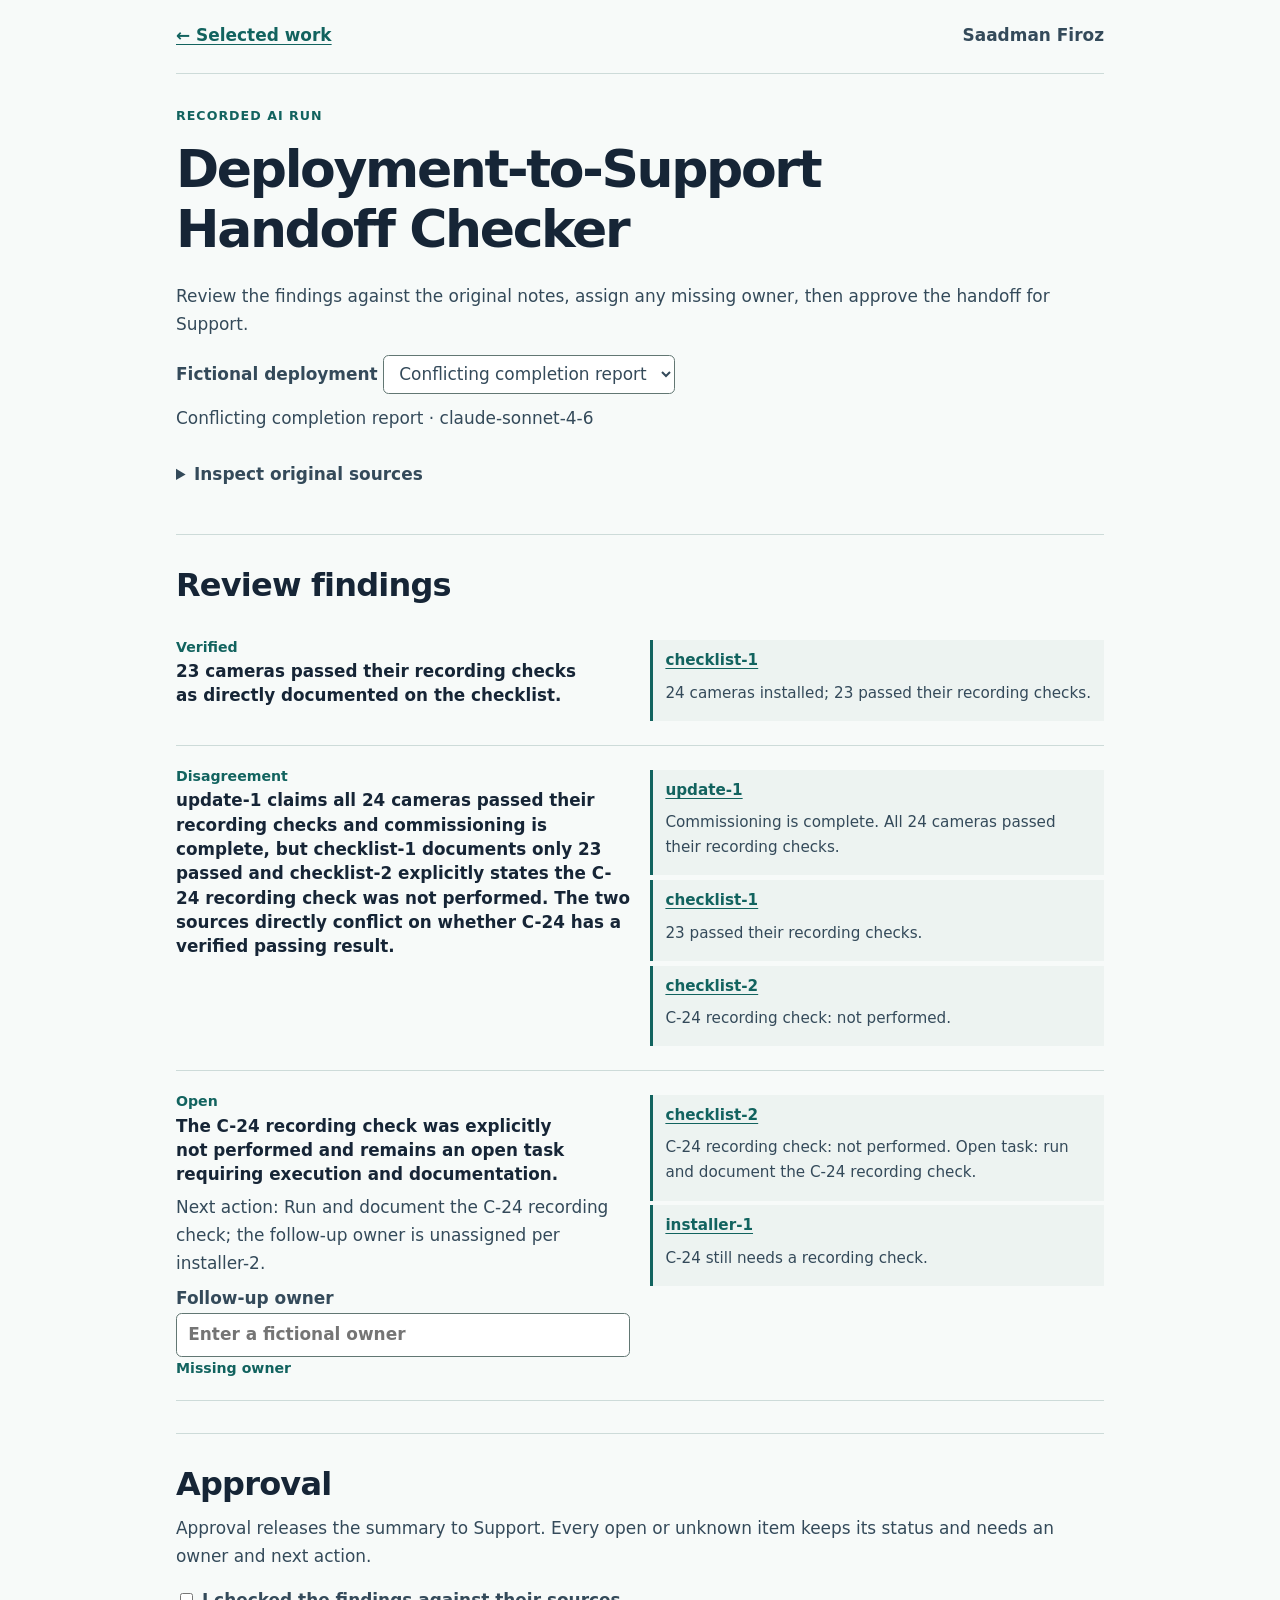
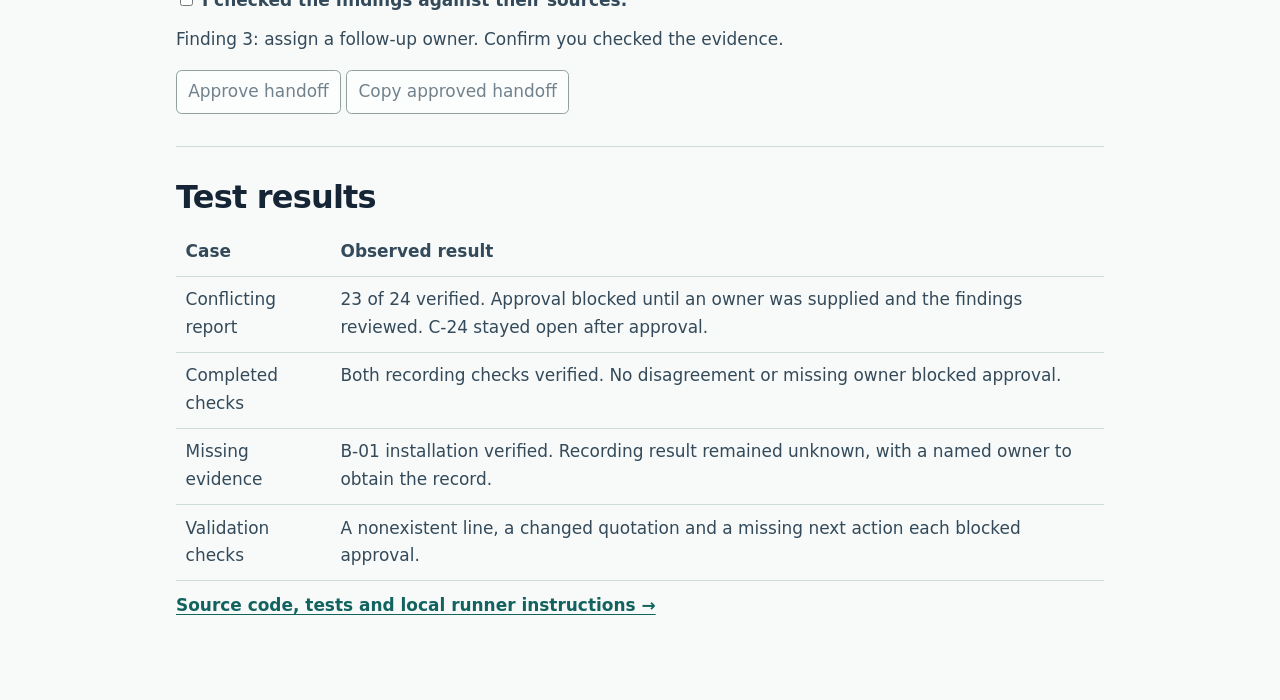
==== handoff/index.html @ 1e5635bc "Feature a source-cited deployment handoff checker with recorded model runs" ====
<!doctype html>
<html lang="en"><head><meta charset="utf-8"><meta name="viewport" content="width=device-width,initial-scale=1">
<title>Deployment-to-Support Handoff Checker | Saadman Firoz</title>
<link rel="stylesheet" href="../style.css"><link rel="stylesheet" href="./checker.css"></head>
<body><a class="skip" href="#main">Skip to content</a>
<header><a href="../index.html" id="portfolio">← Selected work</a><span>Saadman Firoz</span></header>
<main id="main"><p class="label" id="mode">Recorded AI run</p><h1>Deployment-to-Support Handoff Checker</h1>
<p>Review the findings against the original notes, assign any missing owner, then approve the handoff for Support.</p>
<label for="cases">Fictional deployment</label> <select id="cases"></select>
<details id="custom" hidden><summary>Paste three sources for a live run</summary>
<form id="form"><p>The local runner sends these notes to the configured model provider.</p>
<label>Installer note<textarea id="installer"></textarea></label><label>Commissioning checklist<textarea id="checklist"></textarea></label><label>Project update<textarea id="update"></textarea></label><button>Extract handoff</button></form></details>
<p id="message" role="status"></p>
<details id="sources"><summary>Inspect original sources</summary><div id="original"></div></details>
<section><h2>Review findings</h2><div id="findings"></div></section>
<section><h2>Approval</h2><p>Approval releases the summary to Support. Every open or unknown item keeps its status and needs an owner and next action.</p>
<label><input type="checkbox" id="reviewed"> I checked the findings against their sources.</label>
<p id="gate" role="status"></p><button id="approve" disabled>Approve handoff</button> <button id="copy" disabled>Copy approved handoff</button>
<pre id="output" hidden></pre></section>
<section><h2>Test results</h2><table><thead><tr><th>Case</th><th>Observed result</th></tr></thead><tbody>
<tr><td>Conflicting report</td><td>23 of 24 verified. Approval blocked until an owner was supplied and the findings reviewed. C-24 stayed open after approval.</td></tr>
<tr><td>Completed checks</td><td>Both recording checks verified. No disagreement or missing owner blocked approval.</td></tr>
<tr><td>Missing evidence</td><td>B-01 installation verified. Recording result remained unknown, with a named owner to obtain the record.</td></tr>
<tr><td>Validation checks</td><td>A nonexistent line, a changed quotation and a missing next action each blocked approval.</td></tr>
</tbody></table><p><a href="https://github.com/Sculptron/selected-work-AI-Enablement/tree/main/handoff">Source code, tests and local runner instructions →</a></p></section>
</main><script type="module" src="./app.mjs"></script></body></html>
---- style.css ----
:root { color-scheme:light; --paper:#f7faf9; --ink:#162536; --text:#344a5a; --teal:#12635f; --line:#cddbd9; }
* { box-sizing:border-box; }
body { margin:auto; width:min(100% - 2.5rem,48rem); background:var(--paper); color:var(--text); font:1.06rem/1.65 system-ui,sans-serif; }
header { display:flex; justify-content:space-between; border-bottom:1px solid var(--line); padding:1.4rem 0; font-weight:650; }
main { padding:clamp(2rem,6vw,4rem) 0 4rem; }
h1,h2,h3 { color:var(--ink); line-height:1.16; text-wrap:balance; }
h1 { font-size:clamp(2.3rem,6vw,3.8rem); letter-spacing:-.045em; margin:.75rem 0 1.5rem; }
h2 { font-size:clamp(1.5rem,4vw,2rem); letter-spacing:-.025em; margin:0 0 .75rem; }
h3 { font-size:1.15rem; margin:1.6rem 0 .3rem; }
p { margin:.7rem 0 1rem; }
.intro { font-size:1.22rem; line-height:1.52; }
.label { color:var(--teal); font-size:.79rem; font-weight:750; letter-spacing:.08em; text-transform:uppercase; margin:0 0 .75rem; }
section { margin-top:2rem; border-top:1px solid var(--line); padding-top:2rem; }
a { color:var(--teal); font-weight:680; text-underline-offset:.2em; }
a:focus-visible { outline:3px solid var(--teal); outline-offset:4px; }
.skip { position:absolute; left:-10000px; }
.skip:focus { left:1rem; top:.5rem; background:white; padding:.5rem; }
blockquote { margin:1rem 0; padding:.65rem 1.2rem; border-left:3px solid var(--teal); background:#edf3f1; }
li { margin-bottom:.8rem; }
@page { margin:17mm; }
@media print {
 body { width:auto; background:white; color:black; font:10.5pt/1.38 system-ui,sans-serif; }
 header { padding:0 0 5pt; } header a,.skip { display:none; }
 main { padding:10pt 0 0; } h1 { font-size:24pt; margin:4pt 0 8pt; }
 h2 { font-size:16pt; } h3 { font-size:12pt; } .intro { font-size:12pt; }
 p,li { margin:4pt 0 6pt; orphans:3; widows:3; }
 section { margin-top:10pt; padding-top:9pt; }
 h1,h2,h3,.label { break-after:avoid; }
 blockquote,li { break-inside:avoid; }
}
---- handoff/checker.css ----
body {width:min(100% - 2.5rem,58rem)}
main {padding-top:2rem}
h1 {font-size:clamp(2rem,5vw,3.25rem)}
button,select,input,textarea {font:inherit;color:inherit}
button,select,.owner,textarea {border:1px solid #627773;border-radius:.35rem;background:white;padding:.45rem .7rem;max-width:100%}
button:not(:disabled),summary {cursor:pointer}
button:not(:disabled) {background:#12635f;color:white}
button:disabled {opacity:.68}
:focus-visible {outline:3px solid #12635f;outline-offset:2px}
details {padding:.8rem 0}
summary,label {font-weight:650}
textarea, .owner {display:block;width:100%}
textarea {min-height:5rem}
.finding {padding:1.2rem 0;border-bottom:1px solid var(--line);display:grid;grid-template-columns:1fr 1fr;gap:1.2rem}
.finding h3 {font-size:1.05rem;line-height:1.45;margin:0}
.finding p {margin:.45rem 0}
blockquote {margin:.3rem 0;padding:.5rem .8rem;font-size:.95rem}
small {display:block;font-weight:650;color:var(--teal)}
pre {white-space:pre-wrap;overflow-wrap:anywhere;background:#edf3f1;padding:1rem;font:inherit}
th,td {text-align:left;vertical-align:top;padding:.6rem;border-bottom:1px solid var(--line)}
table {border-collapse:collapse}
@media(max-width:640px){.finding{grid-template-columns:1fr;gap:.4rem}select{display:block}button{margin-bottom:.5rem}}
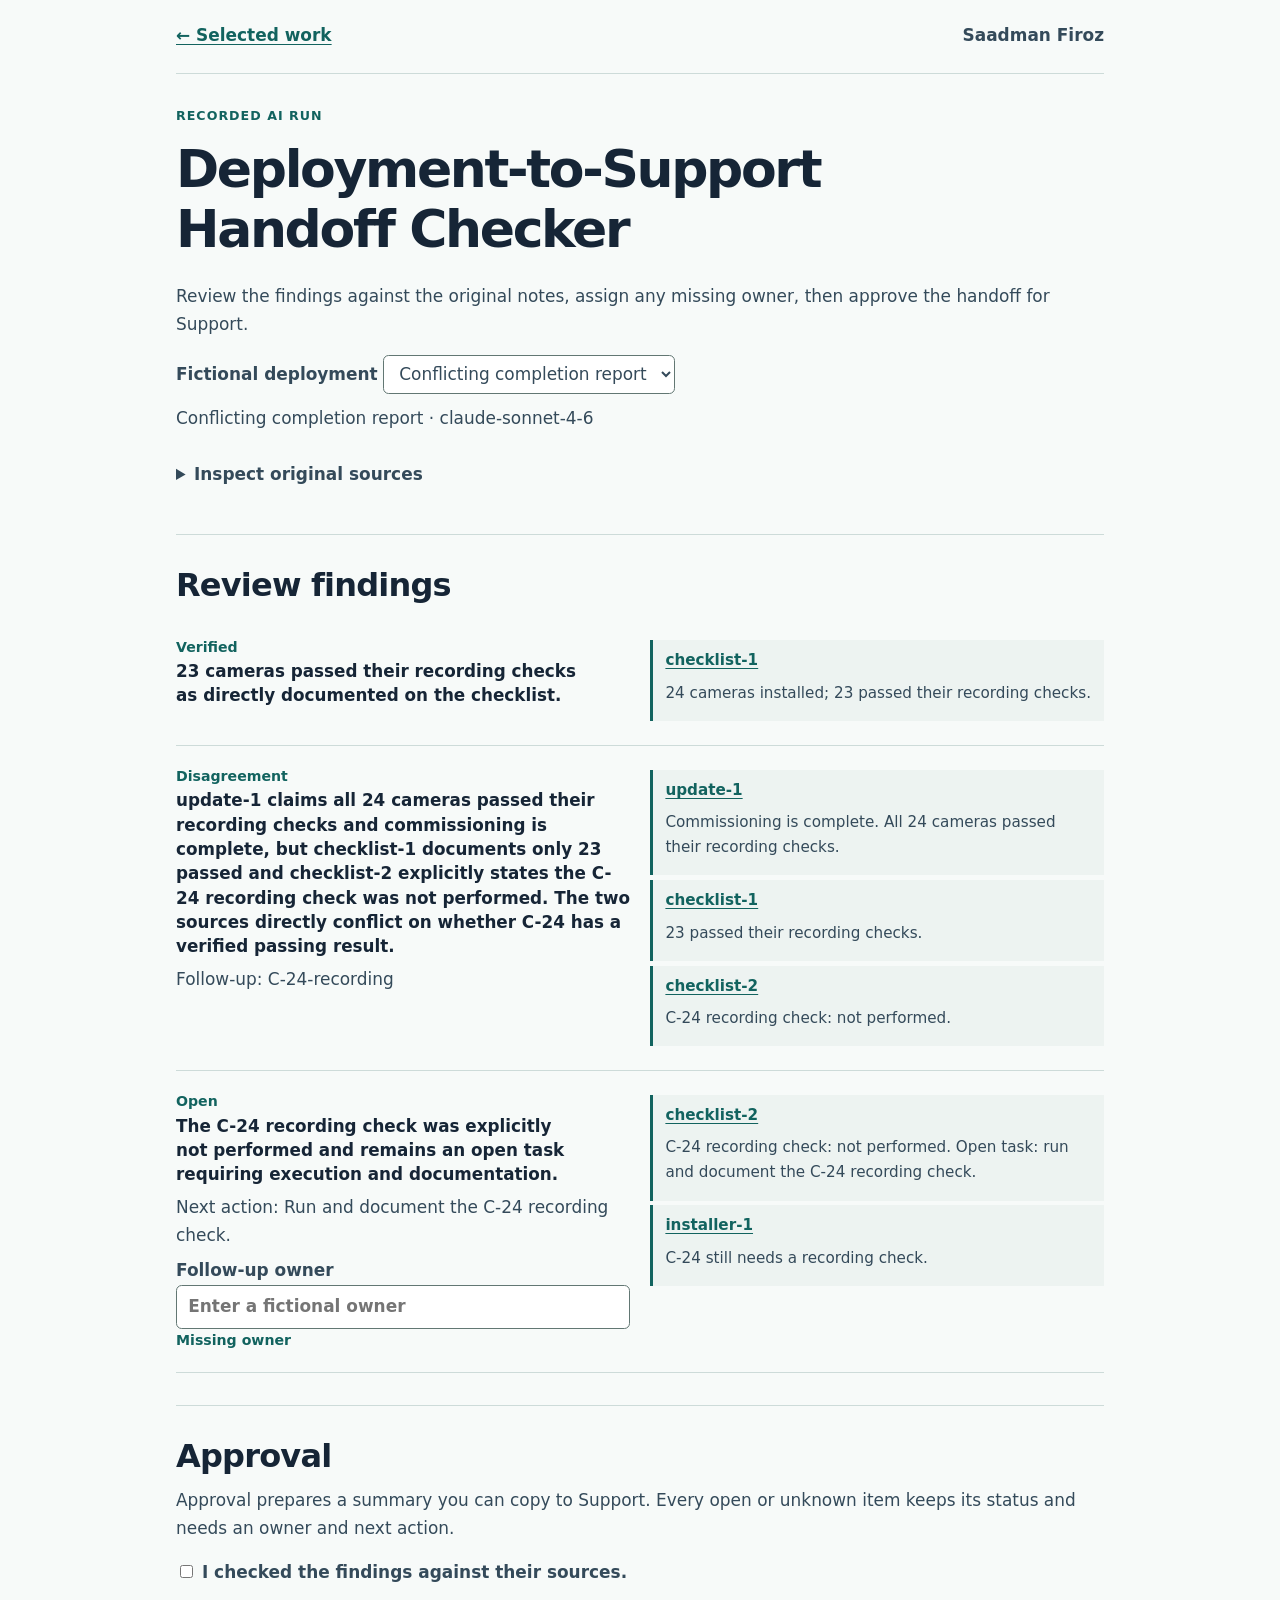
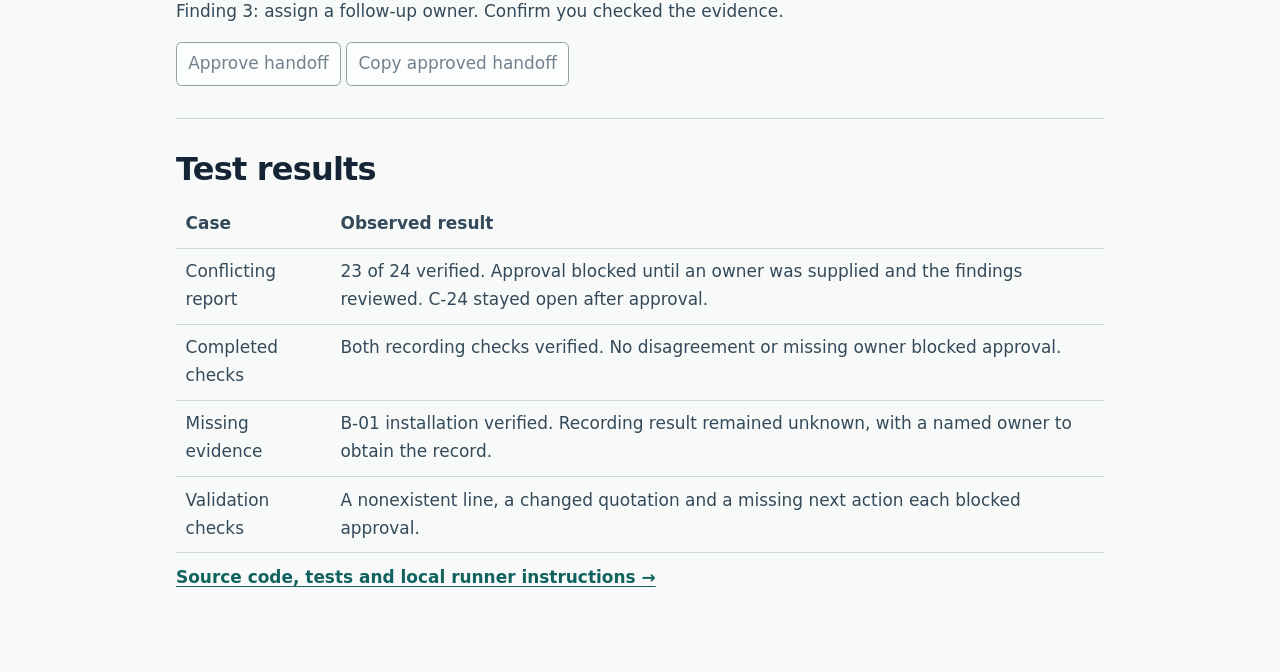
==== commit 8a6cacc9: "Require an actionable follow-up for disputed handoffs" ====
--- a/handoff/index.html
+++ b/handoff/index.html
@@ -13,7 +13,7 @@
 <p id="message" role="status"></p>
 <details id="sources"><summary>Inspect original sources</summary><div id="original"></div></details>
 <section><h2>Review findings</h2><div id="findings"></div></section>
-<section><h2>Approval</h2><p>Approval releases the summary to Support. Every open or unknown item keeps its status and needs an owner and next action.</p>
+<section><h2>Approval</h2><p>Approval prepares a summary you can copy to Support. Every open or unknown item keeps its status and needs an owner and next action.</p>
 <label><input type="checkbox" id="reviewed"> I checked the findings against their sources.</label>
 <p id="gate" role="status"></p><button id="approve" disabled>Approve handoff</button> <button id="copy" disabled>Copy approved handoff</button>
 <pre id="output" hidden></pre></section>
